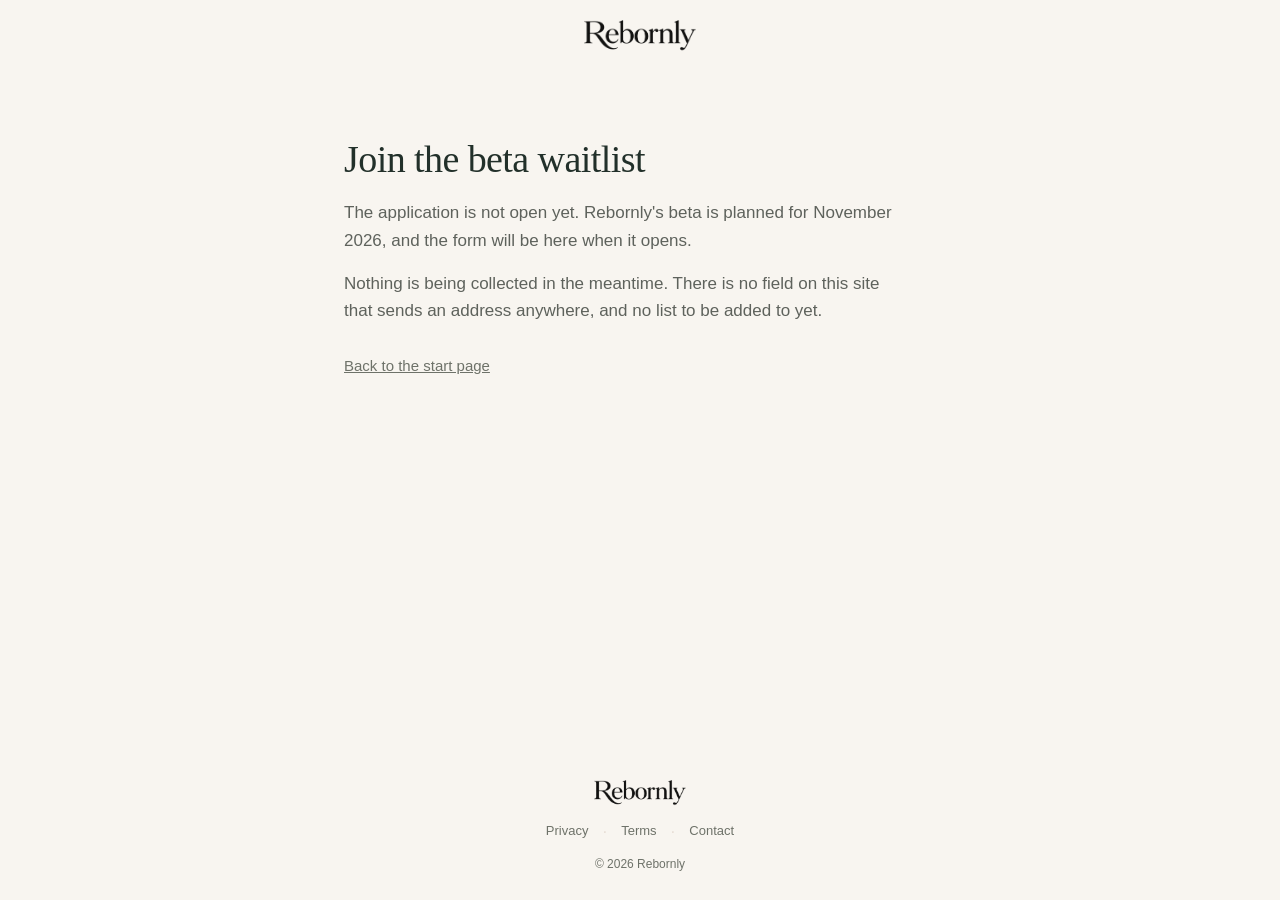
==== beta/index.html @ 0cfcb184 "Landing page V2: smaller, quieter, and the photograph leads The page was reading as ceremonial: a hu" ====
<!doctype html>
<html lang="en">
<head>
  <meta charset="utf-8">
  <title>Join the beta waitlist — Rebornly</title>
  <meta name="viewport" content="width=device-width,initial-scale=1,viewport-fit=cover">
  <meta name="referrer" content="no-referrer">
  <meta http-equiv="Content-Security-Policy" content="default-src 'none'; img-src 'self'; style-src 'unsafe-inline'; base-uri 'none'; form-action 'none'">
  <meta name="description" content="Rebornly's beta application opens before the beta.">
  <meta name="theme-color" content="#f8f5f0">
  <meta name="robots" content="noindex">
  <link rel="icon" type="image/png" href="/assets/branding/favicon2.png">
  <style>
    :root {
      color-scheme: light;
      --ivory:#f8f5f0; --ink:#22302a; --body:#5e625c; --muted:#6e7269; --line:#e7ded6;
      --serif:"Noto Serif","DM Serif Display",Georgia,"Times New Roman",serif;
      --sans:Inter,Roboto,"Helvetica Neue",Arial,system-ui,-apple-system,sans-serif;
      --gutter:clamp(20px,5vw,72px);
    }
    * { box-sizing:border-box; }
    html { background:var(--ivory); }
    body {
      margin:0; min-height:100svh; display:flex; flex-direction:column;
      background:var(--ivory); color:var(--body); font-family:var(--sans);
      font-size:17px; line-height:1.6; -webkit-font-smoothing:antialiased;
    }
    .shell { width:min(100%,720px); margin:0 auto; padding-inline:var(--gutter); }
    header .shell { display:flex; align-items:center; justify-content:center; min-height:74px; padding-block:8px; }
    header img { width:112px; height:auto; mix-blend-mode:multiply; display:block; }
    main { flex:1 0 auto; }
    main .shell { padding-block:clamp(30px,7vw,64px); }
    h1 { font-family:var(--serif); color:var(--ink); font-weight:400; margin:0 0 18px;
         font-size:clamp(28px,7vw,38px); line-height:1.14; letter-spacing:-.015em; }
    p { margin:0 0 16px; max-width:60ch; }
    a { color:var(--ink); }
    .back { display:inline-block; margin-top:14px; color:var(--muted); font-size:15px; }
    .back:hover, .back:focus-visible { color:var(--ink); }
    footer .shell { padding-block:26px; display:grid; justify-items:center; gap:10px; text-align:center; }
    .footer-links { display:flex; flex-wrap:wrap; justify-content:center; align-items:center; gap:4px 14px; }
    .footer-links a { color:var(--muted); font-size:13px; text-decoration:none; }
    .footer-links a:hover, .footer-links a:focus-visible { color:var(--ink); text-decoration:underline; }
    .footer-links span { color:var(--line); }
    footer .copyright { margin:0; color:var(--muted); font-size:12px; }
    footer img { width:92px; height:auto; mix-blend-mode:multiply; display:block; }
  </style>
</head>
<body>
  <header>
    <div class="shell">
      <a href="/"><img src="/assets/branding/rebornly_logo.png" alt="Rebornly" width="539" height="160"></a>
    </div>
  </header>

  <main>
    <div class="shell">
      <h1>Join the beta waitlist</h1>
      <p>The application is not open yet. Rebornly's beta is planned for
      November 2026, and the form will be here when it opens.</p>
      <p>Nothing is being collected in the meantime. There is no field on
      this site that sends an address anywhere, and no list to be added
      to yet.</p>
      <a class="back" href="/">Back to the start page</a>
    </div>
  </main>

  <footer>
    <div class="shell">
      <img src="/assets/branding/rebornly_logo.png" alt="Rebornly" width="539" height="160">
      <nav class="footer-links" aria-label="Site documents">
        <a href="/privacy/">Privacy</a>
        <span aria-hidden="true">&middot;</span>
        <a href="/terms/">Terms</a>
        <span aria-hidden="true">&middot;</span>
        <a href="/contact/">Contact</a>
      </nav>
      <p class="copyright">&copy; 2026 Rebornly</p>
    </div>
  </footer>
</body>
</html>
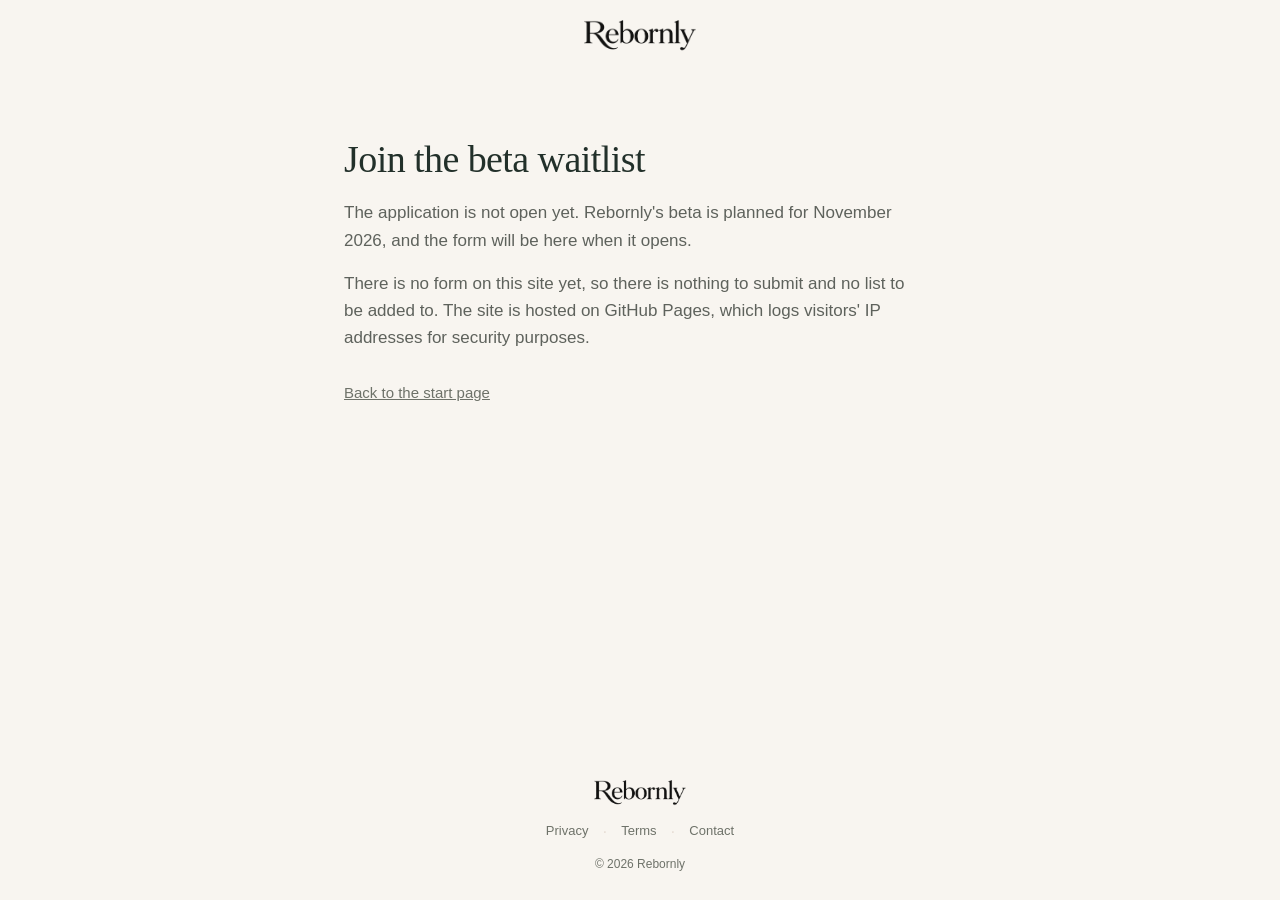
==== commit c5d60dc0: "The review's blocker, and four corrections - No absolute claims about data. /privacy/ and /beta/ now" ====
--- a/beta/index.html
+++ b/beta/index.html
@@ -40,6 +40,7 @@
     .footer-links { display:flex; flex-wrap:wrap; justify-content:center; align-items:center; gap:4px 14px; }
     .footer-links a { color:var(--muted); font-size:13px; text-decoration:none; }
     .footer-links a:hover, .footer-links a:focus-visible { color:var(--ink); text-decoration:underline; }
+    .footer-links a:focus-visible, .back:focus-visible, main a:focus-visible { outline:3px solid var(--ink); outline-offset:4px; border-radius:2px; }
     .footer-links span { color:var(--line); }
     footer .copyright { margin:0; color:var(--muted); font-size:12px; }
     footer img { width:92px; height:auto; mix-blend-mode:multiply; display:block; }
@@ -57,9 +58,9 @@
       <h1>Join the beta waitlist</h1>
       <p>The application is not open yet. Rebornly's beta is planned for
       November 2026, and the form will be here when it opens.</p>
-      <p>Nothing is being collected in the meantime. There is no field on
-      this site that sends an address anywhere, and no list to be added
-      to yet.</p>
+      <p>There is no form on this site yet, so there is nothing to submit and
+      no list to be added to. The site is hosted on GitHub Pages, which logs
+      visitors' IP addresses for security purposes.</p>
       <a class="back" href="/">Back to the start page</a>
     </div>
   </main>
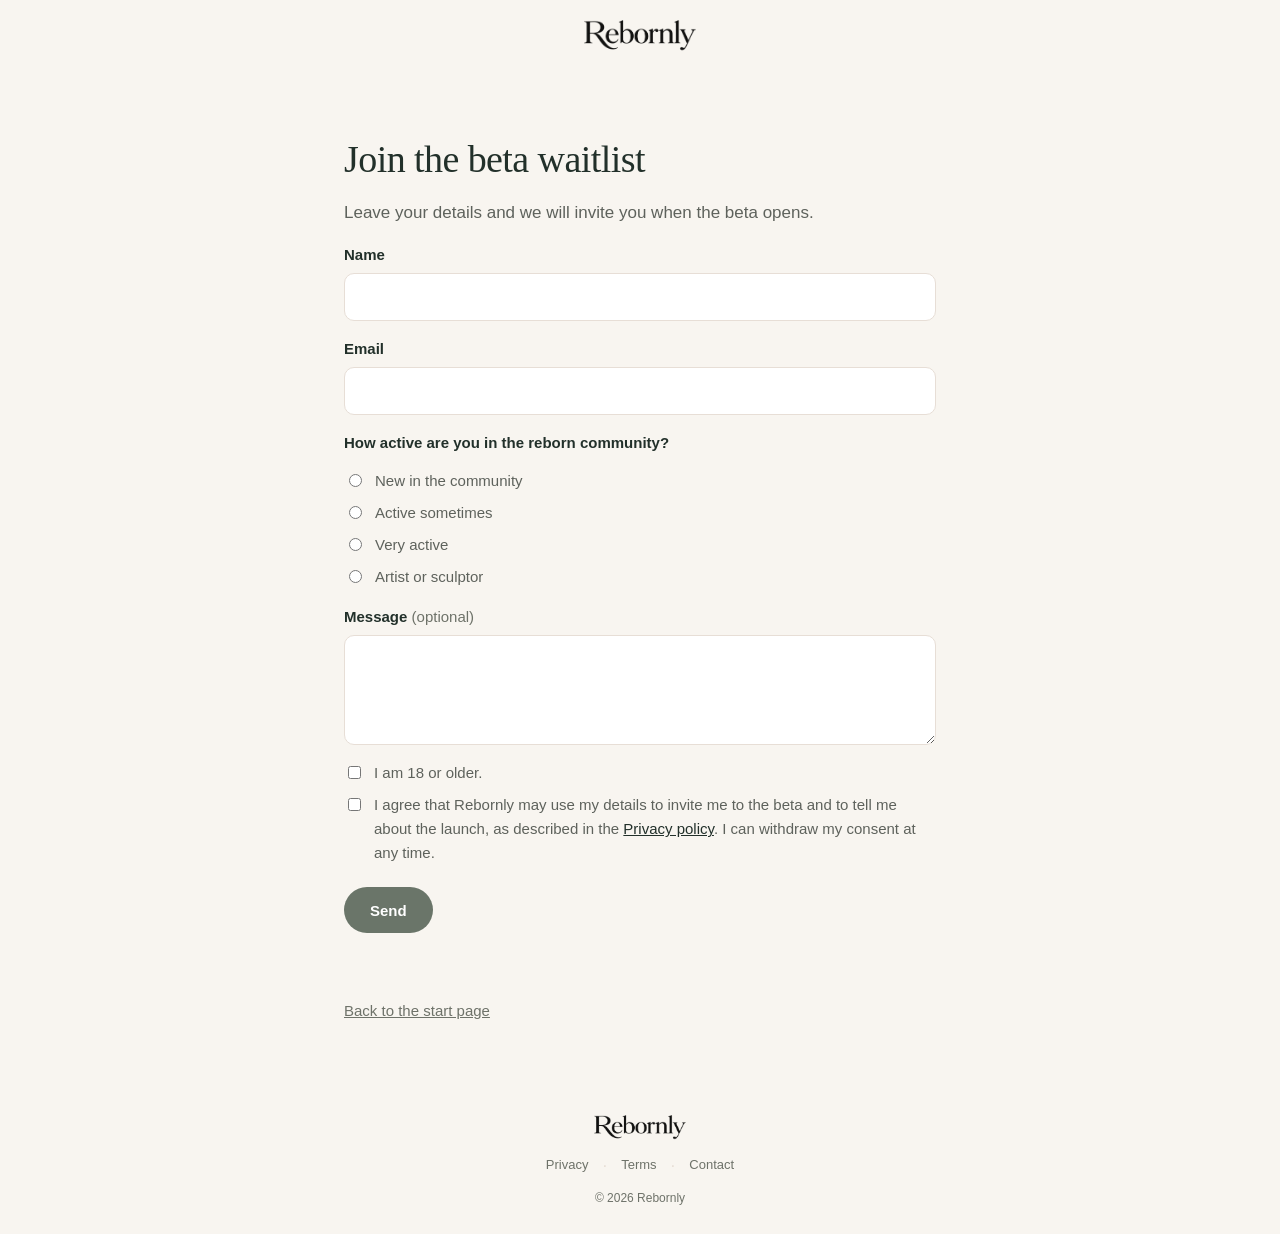
==== commit 306c7285: "WEB-01 go-live: the intake address, connect-src and the /beta/ script hash - INTAKE_URL in index.htm" ====
--- a/beta/index.html
+++ b/beta/index.html
@@ -5,7 +5,7 @@
   <title>Join the beta waitlist — Rebornly</title>
   <meta name="viewport" content="width=device-width,initial-scale=1,viewport-fit=cover">
   <meta name="referrer" content="no-referrer">
-  <meta http-equiv="Content-Security-Policy" content="default-src 'none'; img-src 'self'; style-src 'unsafe-inline'; base-uri 'none'; form-action 'none'">
+  <meta http-equiv="Content-Security-Policy" content="default-src 'none'; img-src 'self'; style-src 'unsafe-inline'; script-src 'sha256-LTEOpwBOARVvkyuLUkaX+Yb8kn644FTiVyvzOIMbTs0='; base-uri 'none'; form-action 'none'; connect-src https://cavjsnlmktsjlofhokkg.supabase.co">
   <meta name="description" content="Rebornly's beta application opens before the beta.">
   <meta name="theme-color" content="#f8f5f0">
   <meta name="robots" content="noindex">
@@ -44,6 +44,21 @@
     .footer-links span { color:var(--line); }
     footer .copyright { margin:0; color:var(--muted); font-size:12px; }
     footer img { width:92px; height:auto; mix-blend-mode:multiply; display:block; }
+    .beta-form label, .beta-form legend { display:block; margin:16px 0 6px; color:var(--ink); font-size:15px; font-weight:600; }
+    .beta-form .optional { color:var(--muted); font-weight:400; }
+    .beta-form input[type=text], .beta-form input[type=email], .beta-form textarea { width:100%; padding:12px 14px; border:1px solid var(--line); border-radius:10px; background:#fff; color:var(--ink); font:16px/1.4 var(--sans); }
+    .beta-form textarea { min-height:110px; resize:vertical; }
+    .beta-form input:focus-visible, .beta-form textarea:focus-visible { outline:3px solid var(--ink); outline-offset:2px; }
+    .beta-form fieldset { margin:16px 0 0; padding:0; border:0; }
+    .beta-form legend { margin-top:0; padding:0; }
+    .beta-form .choice, .beta-form .check { display:flex; align-items:flex-start; gap:10px; margin:8px 0 0; color:var(--body); font-weight:400; }
+    .beta-form input[type=radio], .beta-form input[type=checkbox] { margin-top:5px; accent-color:var(--ink); }
+    .beta-form .hp { position:absolute; left:-10000px; width:1px; height:1px; overflow:hidden; }
+    .beta-form .button { display:inline-flex; align-items:center; justify-content:center; margin-top:22px; min-height:46px; padding:0 26px; border:0; border-radius:999px; background:#6a7569; color:#fff; font:600 15px/1 var(--sans); cursor:pointer; }
+    .beta-form .button:hover { background:#5b6658; }
+    .beta-form .button:focus-visible { outline:3px solid #5b6658; outline-offset:3px; }
+    .beta-form .button[disabled] { opacity:.6; cursor:progress; }
+    .beta-status { min-height:24px; margin-top:12px; }
   </style>
 </head>
 <body>
@@ -56,11 +71,37 @@
   <main>
     <div class="shell">
       <h1>Join the beta waitlist</h1>
+      <div id="betaClosed">
       <p>The application is not open yet. Rebornly's beta is planned for
       November 2026, and the form will be here when it opens.</p>
       <p>There is no form on this site yet, so there is nothing to submit and
       no list to be added to. The site is hosted on GitHub Pages, which logs
       visitors' IP addresses for security purposes.</p>
+      </div>
+      <form id="betaForm" class="beta-form" hidden novalidate>
+        <p>Leave your details and we will invite you when the beta opens.</p>
+        <label for="betaName">Name</label>
+        <input id="betaName" name="name" type="text" maxlength="80" autocomplete="name" required>
+        <label for="betaEmail">Email</label>
+        <input id="betaEmail" name="email" type="email" maxlength="254" autocomplete="email" required>
+        <fieldset>
+          <legend>How active are you in the reborn community?</legend>
+          <label class="choice"><input type="radio" name="activity_level" value="new_in_community" required> New in the community</label>
+          <label class="choice"><input type="radio" name="activity_level" value="active_sometimes"> Active sometimes</label>
+          <label class="choice"><input type="radio" name="activity_level" value="very_active"> Very active</label>
+          <label class="choice"><input type="radio" name="activity_level" value="artist_or_sculptor"> Artist or sculptor</label>
+        </fieldset>
+        <label for="betaMessage">Message <span class="optional">(optional)</span></label>
+        <textarea id="betaMessage" name="message" maxlength="1000"></textarea>
+        <div class="hp" aria-hidden="true"><label for="betaWebsite">Website</label><input id="betaWebsite" name="website" type="text" tabindex="-1" autocomplete="off"></div>
+        <label class="check"><input id="betaAdult" name="adult_confirmed" type="checkbox" required> <span>I am 18 or older.</span></label>
+        <label class="check"><input id="betaConsent" name="privacy_consent" type="checkbox" required> <span>I agree that Rebornly may use my details to invite me to the beta and to tell me about the launch, as described in the <a href="/privacy/">Privacy policy</a>. I can withdraw my consent at any time.</span></label>
+        <button id="betaSubmit" class="button" type="submit">Send</button>
+        <p id="betaStatus" class="beta-status" role="status" aria-live="polite"></p>
+      </form>
+      <div id="betaDone" hidden tabindex="-1">
+        <p><strong>Thank you.</strong> You are on the list. We will email you when the beta opens.</p>
+      </div>
       <a class="back" href="/">Back to the start page</a>
     </div>
   </main>
@@ -78,5 +119,60 @@
       <p class="copyright">&copy; 2026 Rebornly</p>
     </div>
   </footer>
+  <script>
+    // WEB-01: the beta sign-up form. Nothing here sets a cookie or stores
+    // anything in the browser. It stays off -- the page above is all a visitor
+    // sees and no request is made -- while INTAKE_URL is empty. Switching it on
+    // sets INTAKE_URL, adds the function's origin to connect-src, and updates
+    // this script's sha256 in the Content-Security-Policy above.
+    (() => {
+      const INTAKE_URL = 'https://cavjsnlmktsjlofhokkg.supabase.co/functions/v1/website-intake';
+      if (!INTAKE_URL) return;
+      const send = (payload) => fetch(INTAKE_URL, {
+        method: 'POST', headers: { 'content-type': 'text/plain;charset=UTF-8' },
+        body: JSON.stringify(payload), keepalive: true, credentials: 'omit', referrerPolicy: 'no-referrer',
+      });
+      const form = document.getElementById('betaForm');
+      const status = document.getElementById('betaStatus');
+      const submit = document.getElementById('betaSubmit');
+      const done = document.getElementById('betaDone');
+      document.getElementById('betaClosed').hidden = true;
+      form.hidden = false;
+      send({ type: 'event', event: 'beta_form_open' }).catch(() => {});
+      const say = (text) => { status.textContent = text; };
+      const MESSAGES = {
+        invalid: 'Please check your details and try again.',
+        busy: 'Too many sign-ups right now. Please try again in a little while.',
+        closed: 'The beta list is not open yet. Please try again soon.',
+        unavailable: 'Something went wrong on our side. Please try again in a moment.',
+      };
+      form.addEventListener('submit', async (event) => {
+        event.preventDefault();
+        const data = new FormData(form);
+        const name = String(data.get('name') || '').trim();
+        const email = String(data.get('email') || '').trim();
+        const activity = data.get('activity_level');
+        const message = String(data.get('message') || '').trim();
+        if (!name) return say('Please enter your name.');
+        if (!/^[^@\s]+@[^@\s]+\.[^@\s]+$/.test(email)) return say('Please enter a valid email address.');
+        if (!activity) return say('Please choose how active you are in the community.');
+        if (!document.getElementById('betaAdult').checked) return say('You need to be 18 or older to join the beta.');
+        if (!document.getElementById('betaConsent').checked) return say('Please agree to the Privacy policy to sign up.');
+        submit.disabled = true;
+        say('Sending…');
+        let state = 'unavailable';
+        try {
+          const response = await send({
+            type: 'signup', name, email, activity_level: String(activity), message: message || null,
+            adult_confirmed: true, privacy_consent: true, website: String(data.get('website') || ''),
+          });
+          state = ((await response.json()) || {}).state || 'unavailable';
+        } catch { state = 'unavailable'; }
+        submit.disabled = false;
+        if (state === 'accepted') { form.hidden = true; done.hidden = false; done.focus(); return; }
+        say(MESSAGES[state] || MESSAGES.unavailable);
+      });
+    })();
+  </script>
 </body>
 </html>
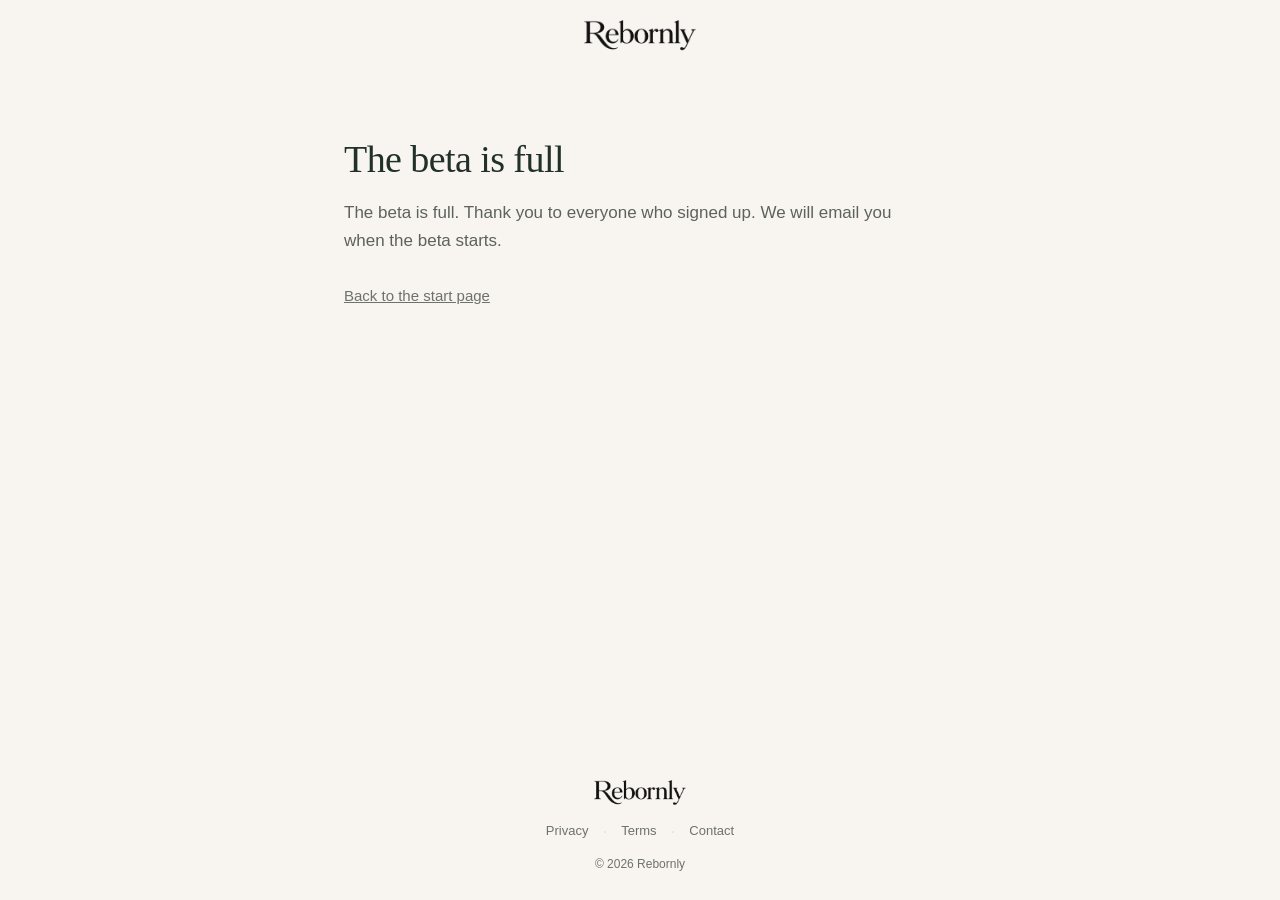
==== commit f6bd25dc: "Close the beta sign-up: /beta/ says the beta is full and makes no request, and the start page no lon" ====
--- a/beta/index.html
+++ b/beta/index.html
@@ -2,11 +2,21 @@
 <html lang="en">
 <head>
   <meta charset="utf-8">
-  <title>Join the beta waitlist — Rebornly</title>
+  <title>The beta is full — Rebornly</title>
+  <meta property="og:type" content="website">
+  <meta property="og:site_name" content="Rebornly">
+  <meta property="og:title" content="The beta is full — Rebornly">
+  <meta property="og:description" content="The Rebornly beta is full.">
+  <meta property="og:url" content="https://rebornlyapp.com/beta/">
+  <meta property="og:image" content="https://rebornlyapp.com/assets/images/share.jpg">
+  <meta property="og:image:width" content="1200">
+  <meta property="og:image:height" content="630">
+  <meta property="og:image:alt" content="A sleeping reborn baby next to a teddy bear.">
+  <meta name="twitter:card" content="summary_large_image">
   <meta name="viewport" content="width=device-width,initial-scale=1,viewport-fit=cover">
   <meta name="referrer" content="no-referrer">
-  <meta http-equiv="Content-Security-Policy" content="default-src 'none'; img-src 'self'; style-src 'unsafe-inline'; script-src 'sha256-LTEOpwBOARVvkyuLUkaX+Yb8kn644FTiVyvzOIMbTs0='; base-uri 'none'; form-action 'none'; connect-src https://cavjsnlmktsjlofhokkg.supabase.co">
-  <meta name="description" content="Rebornly's beta application opens before the beta.">
+  <meta http-equiv="Content-Security-Policy" content="default-src 'none'; img-src 'self'; style-src 'unsafe-inline'; script-src 'sha256-7avjDzwniMHyl+YQGrLmnlaUGIMhMQwsg7641D3A0A0='; base-uri 'none'; form-action 'none'; connect-src 'none'">
+  <meta name="description" content="The Rebornly beta is full.">
   <meta name="theme-color" content="#f8f5f0">
   <meta name="robots" content="noindex">
   <link rel="icon" type="image/png" href="/assets/branding/favicon2.png">
@@ -70,13 +80,10 @@
 
   <main>
     <div class="shell">
-      <h1>Join the beta waitlist</h1>
+      <h1>The beta is full</h1>
       <div id="betaClosed">
-      <p>The application is not open yet. Rebornly's beta is planned for
-      November 2026, and the form will be here when it opens.</p>
-      <p>There is no form on this site yet, so there is nothing to submit and
-      no list to be added to. The site is hosted on GitHub Pages, which logs
-      visitors' IP addresses for security purposes.</p>
+      <p>The beta is full. Thank you to everyone who signed up. We will email
+      you when the beta starts.</p>
       </div>
       <form id="betaForm" class="beta-form" hidden novalidate>
         <p>Leave your details and we will invite you when the beta opens.</p>
@@ -126,7 +133,7 @@
     // sets INTAKE_URL, adds the function's origin to connect-src, and updates
     // this script's sha256 in the Content-Security-Policy above.
     (() => {
-      const INTAKE_URL = 'https://cavjsnlmktsjlofhokkg.supabase.co/functions/v1/website-intake';
+      const INTAKE_URL = '';
       if (!INTAKE_URL) return;
       const send = (payload) => fetch(INTAKE_URL, {
         method: 'POST', headers: { 'content-type': 'text/plain;charset=UTF-8' },
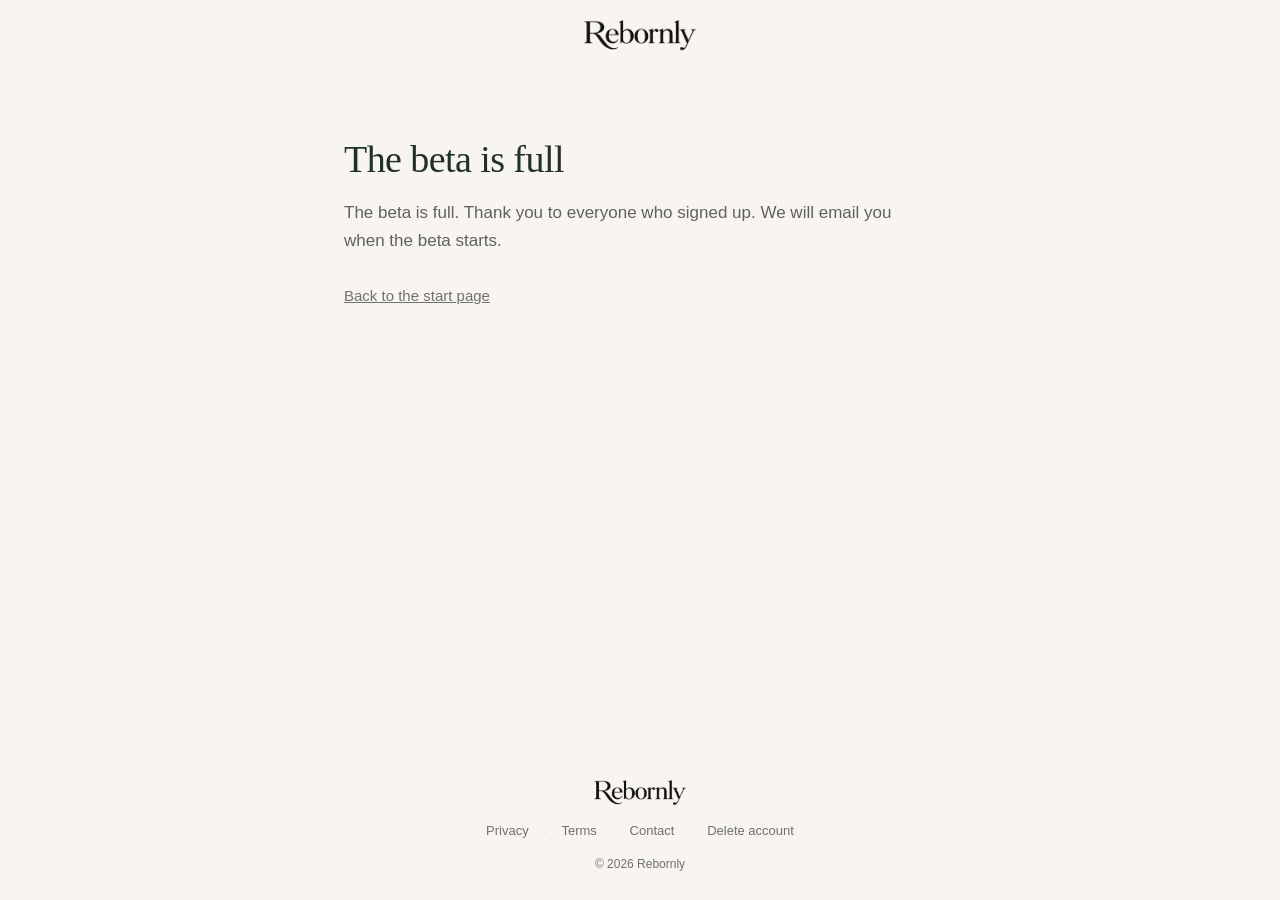
==== commit 7152076c: "LEGAL-BUILD-01: /delete-account/ says how to delete a Rebornly account in the app or by email, and w" ====
--- a/beta/index.html
+++ b/beta/index.html
@@ -122,6 +122,8 @@
         <a href="/terms/">Terms</a>
         <span aria-hidden="true">&middot;</span>
         <a href="/contact/">Contact</a>
+        <span aria-hidden="true">&middot;</span>
+        <a href="/delete-account/">Delete account</a>
       </nav>
       <p class="copyright">&copy; 2026 Rebornly</p>
     </div>
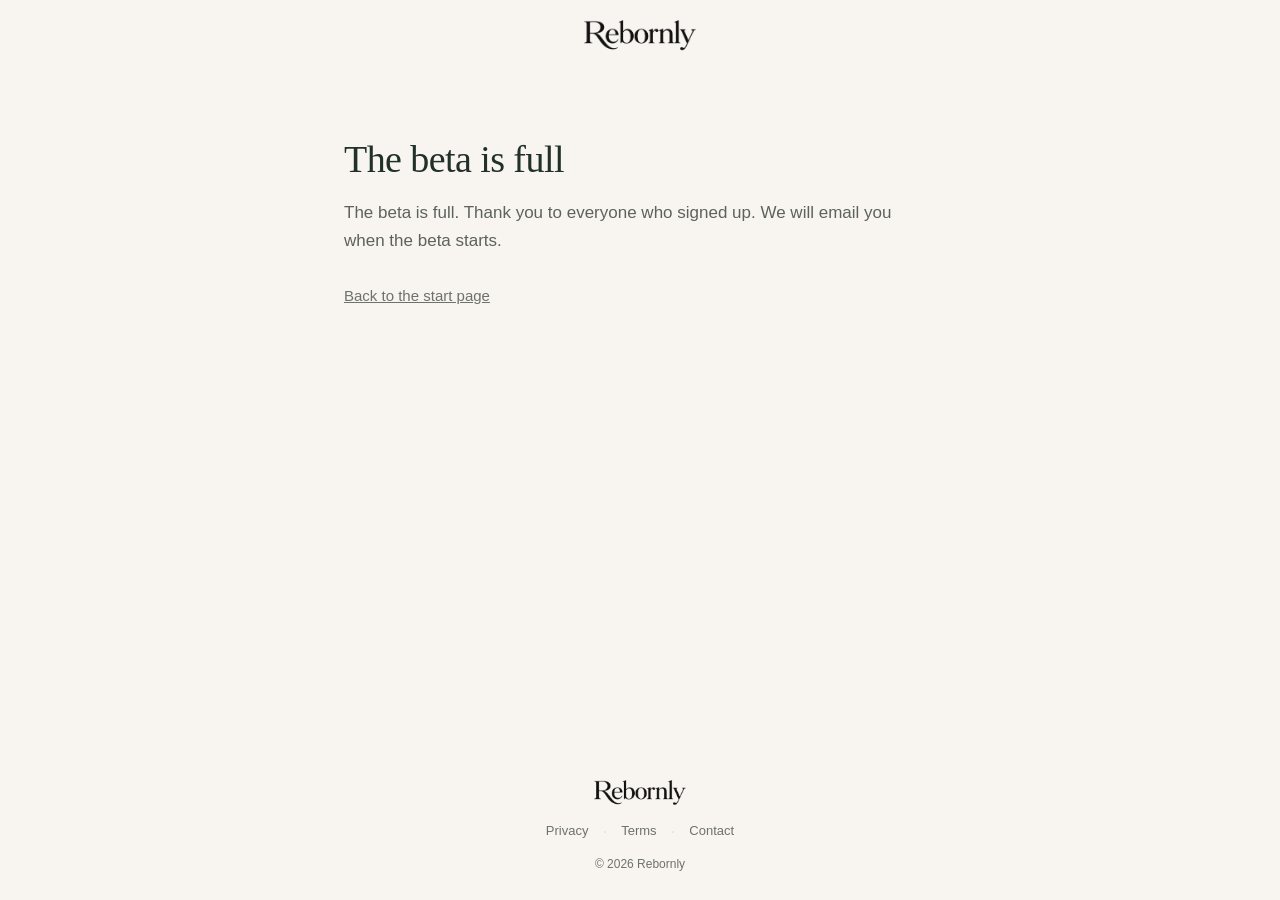
==== commit 0bcbc889: "LEGAL-BUILD-01: the page is reached by its address only (no footer link, noindex nofollow; owner 10 " ====
--- a/beta/index.html
+++ b/beta/index.html
@@ -122,8 +122,6 @@
         <a href="/terms/">Terms</a>
         <span aria-hidden="true">&middot;</span>
         <a href="/contact/">Contact</a>
-        <span aria-hidden="true">&middot;</span>
-        <a href="/delete-account/">Delete account</a>
       </nav>
       <p class="copyright">&copy; 2026 Rebornly</p>
     </div>
